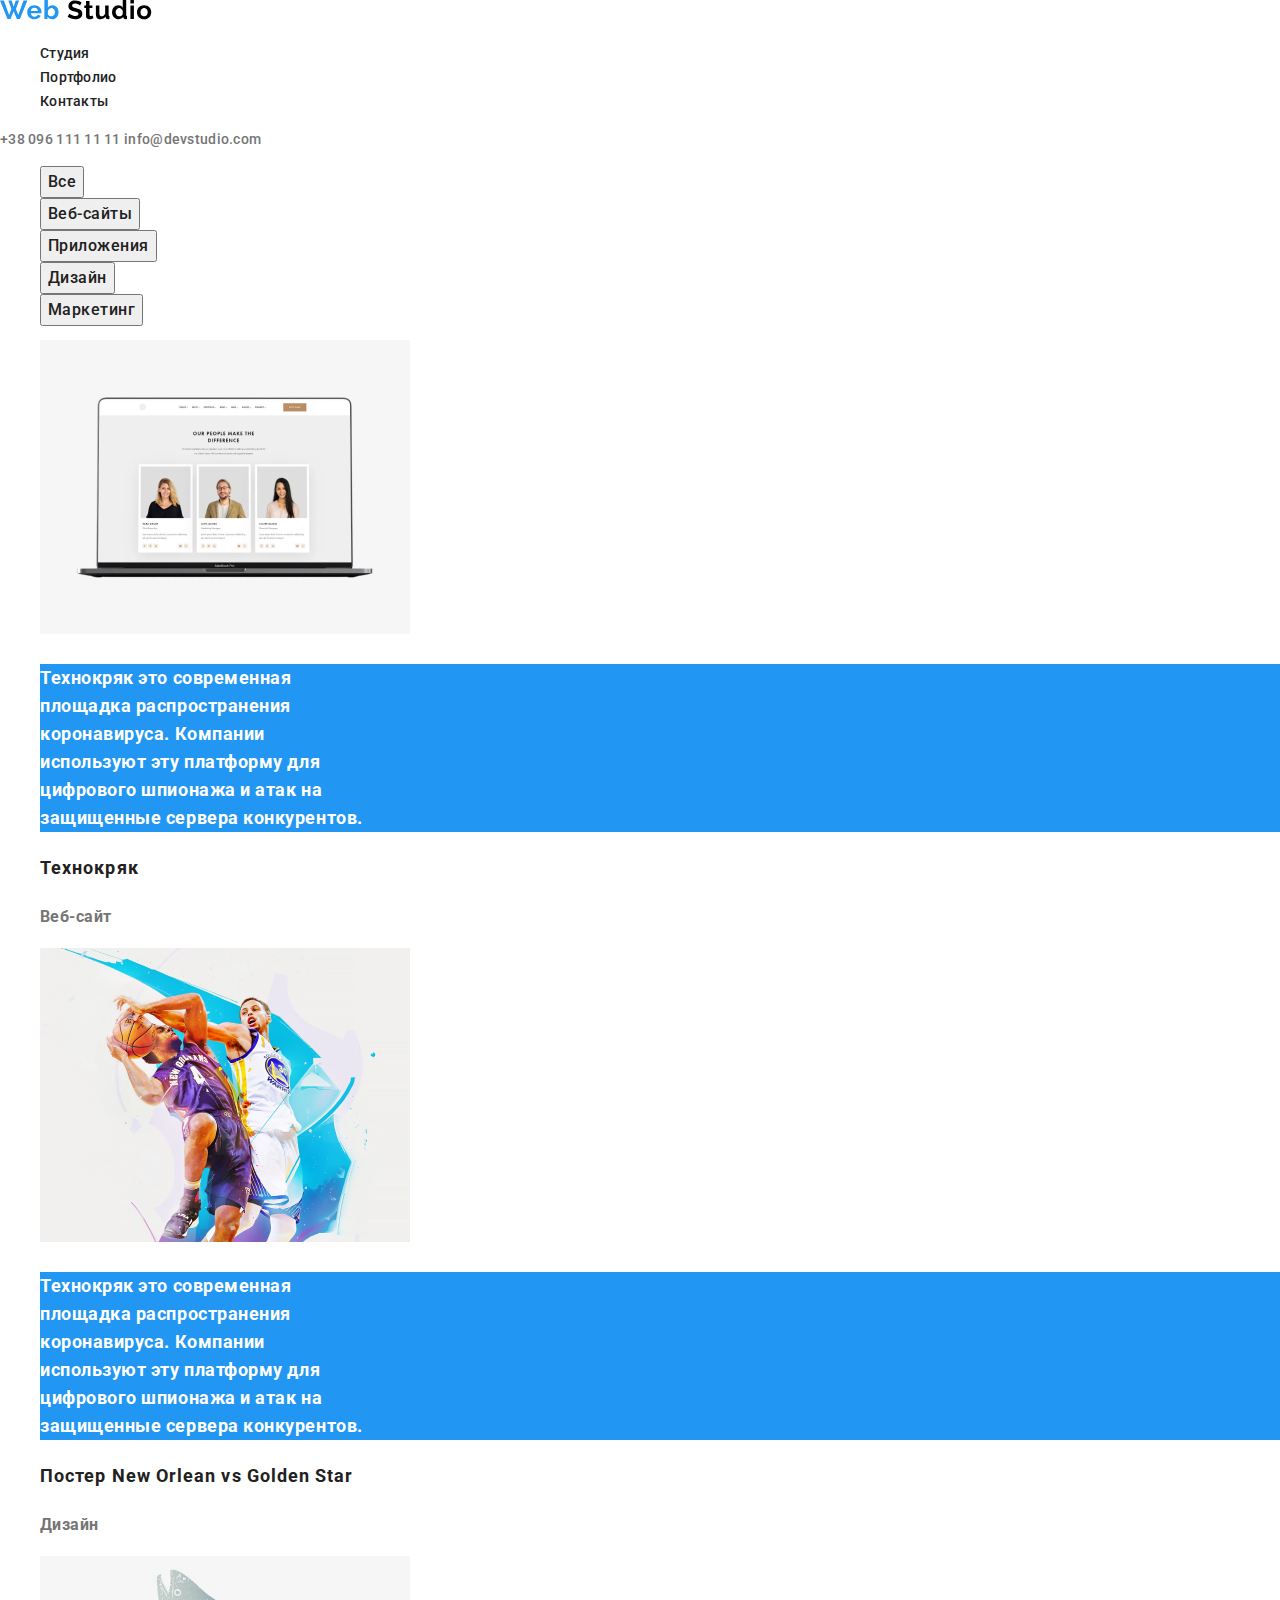
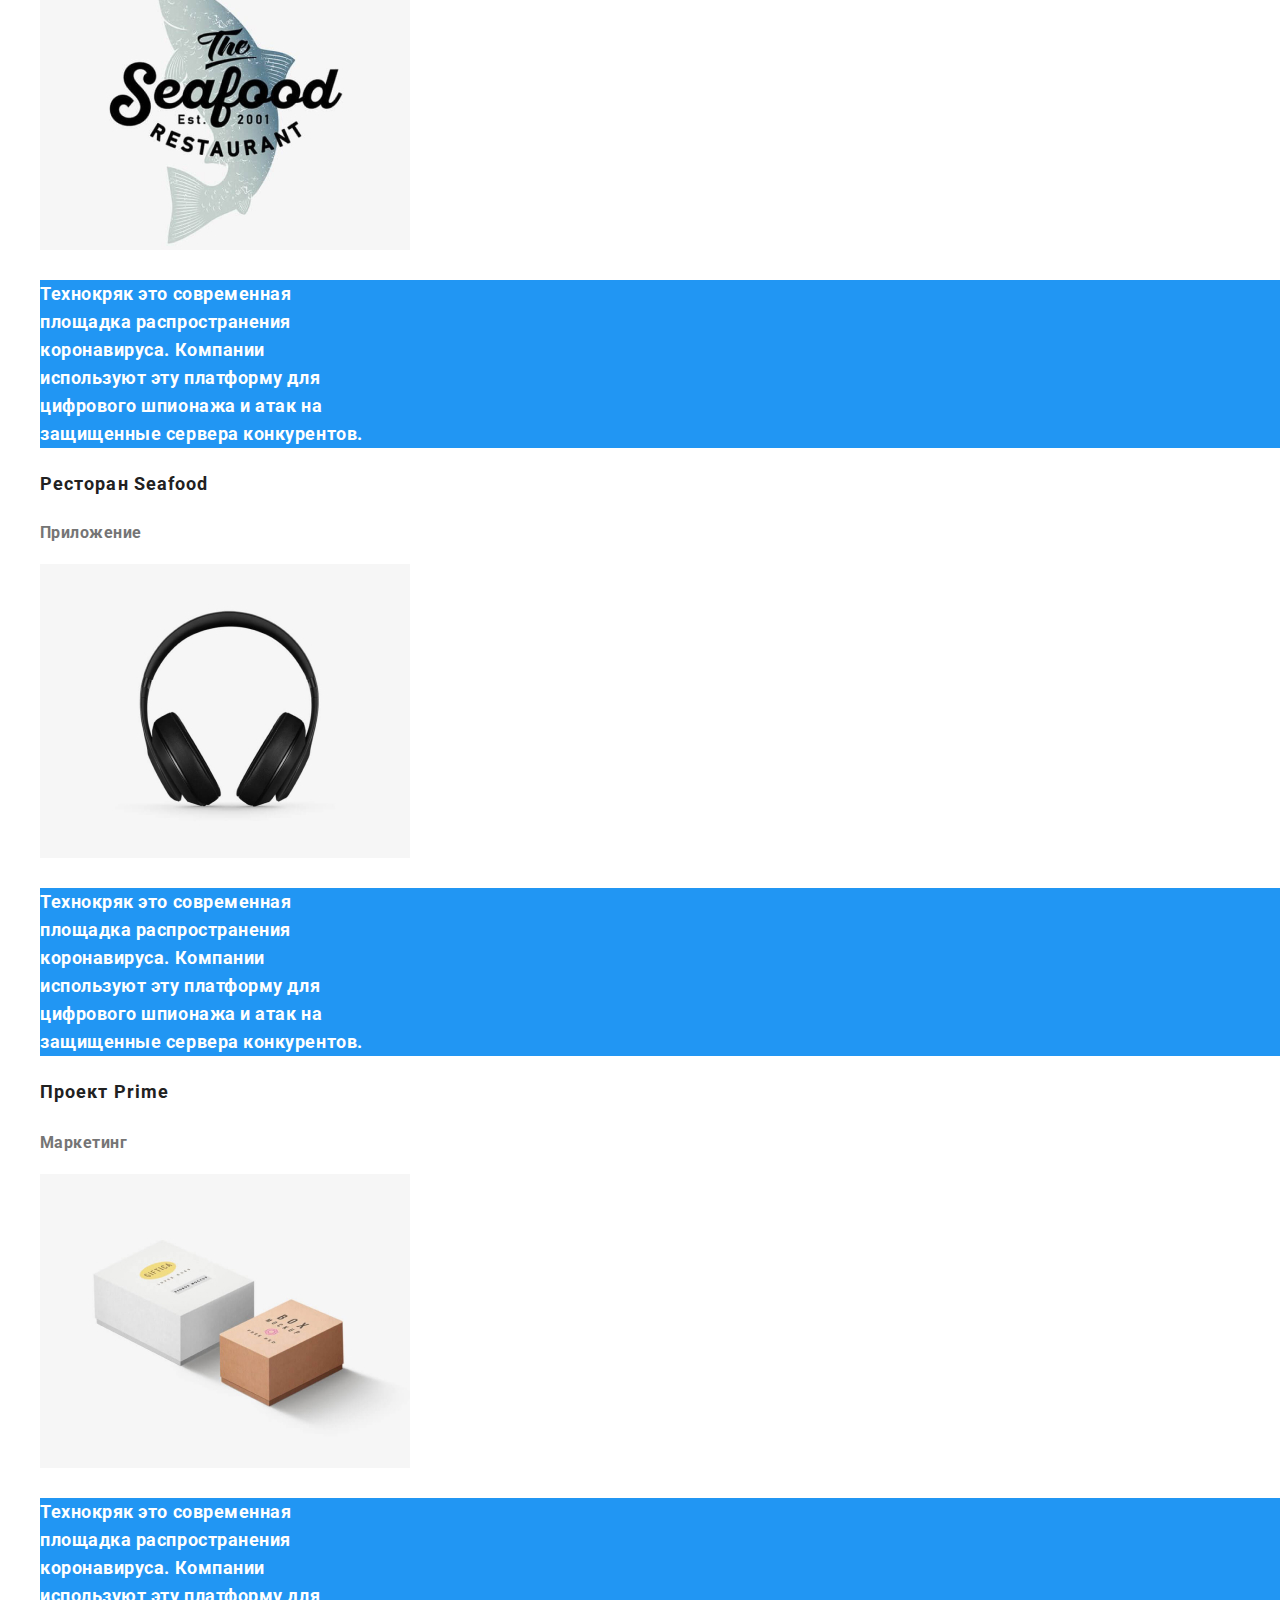
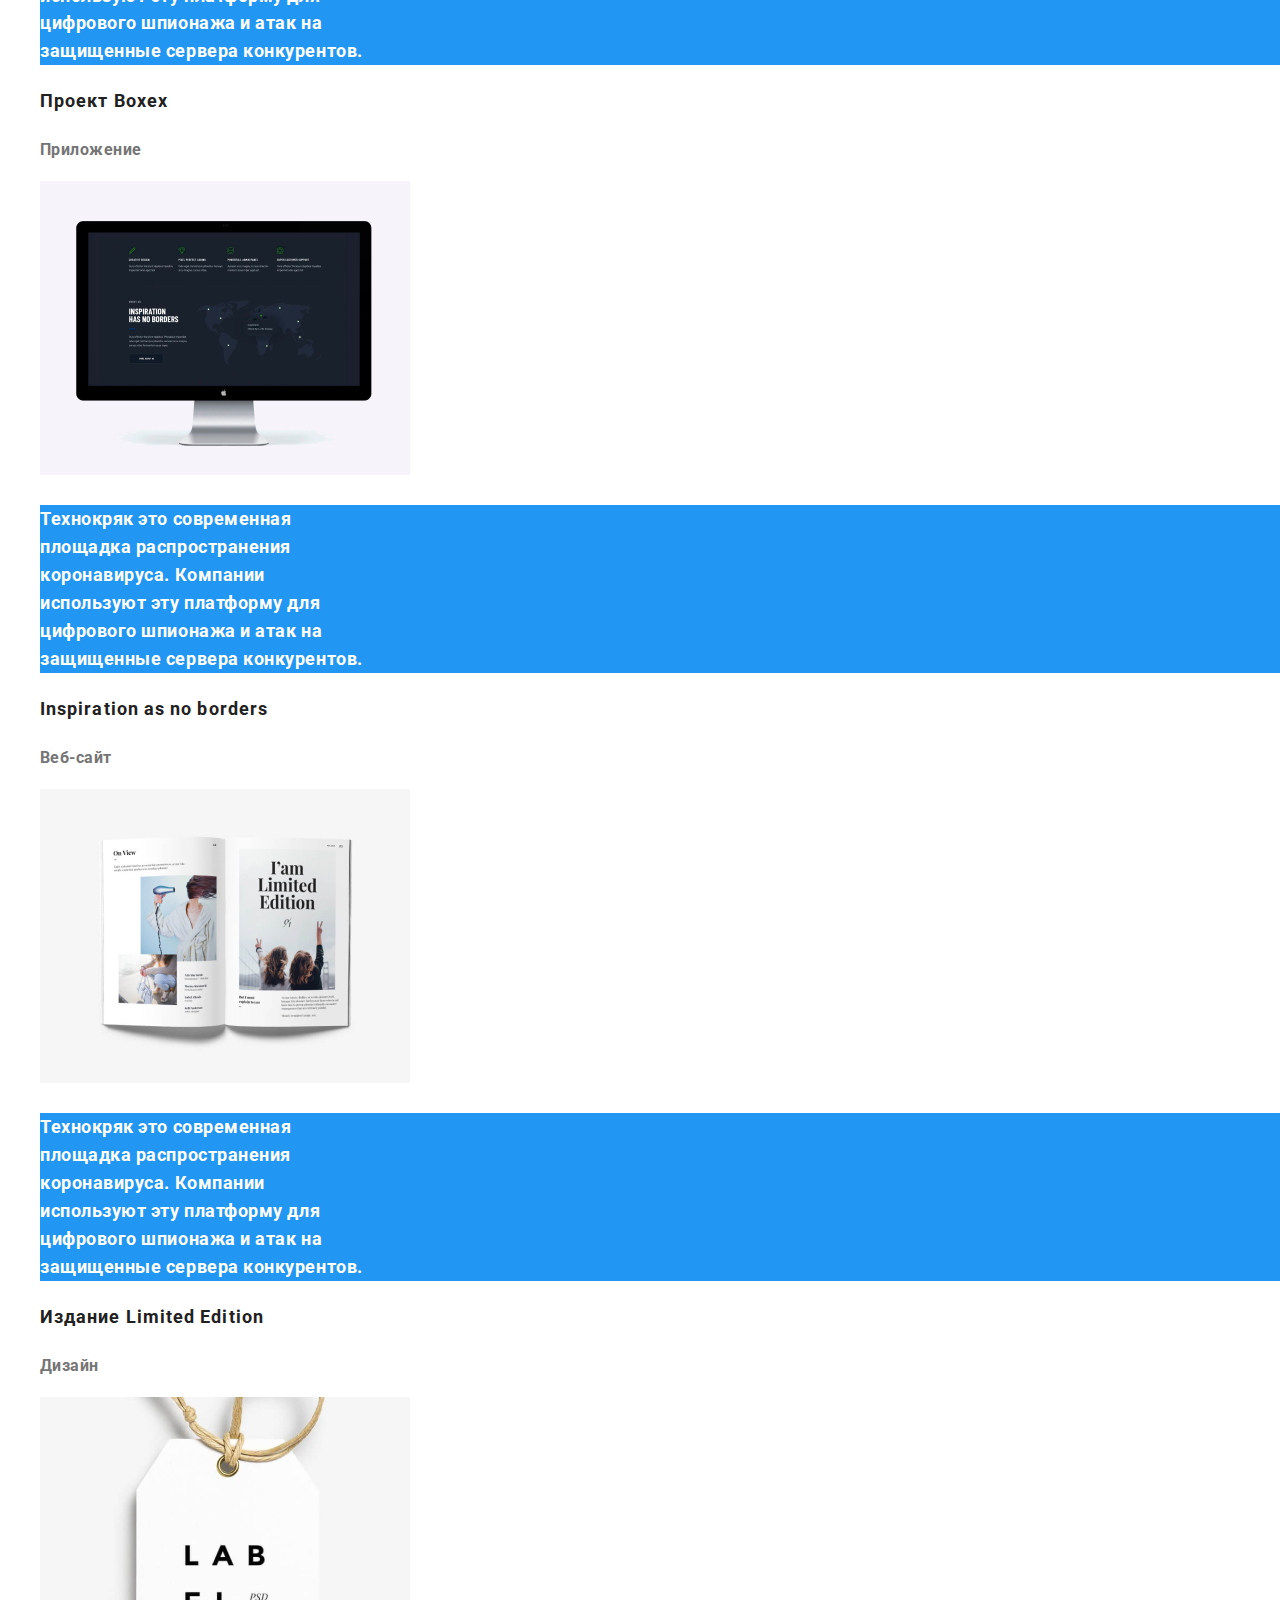
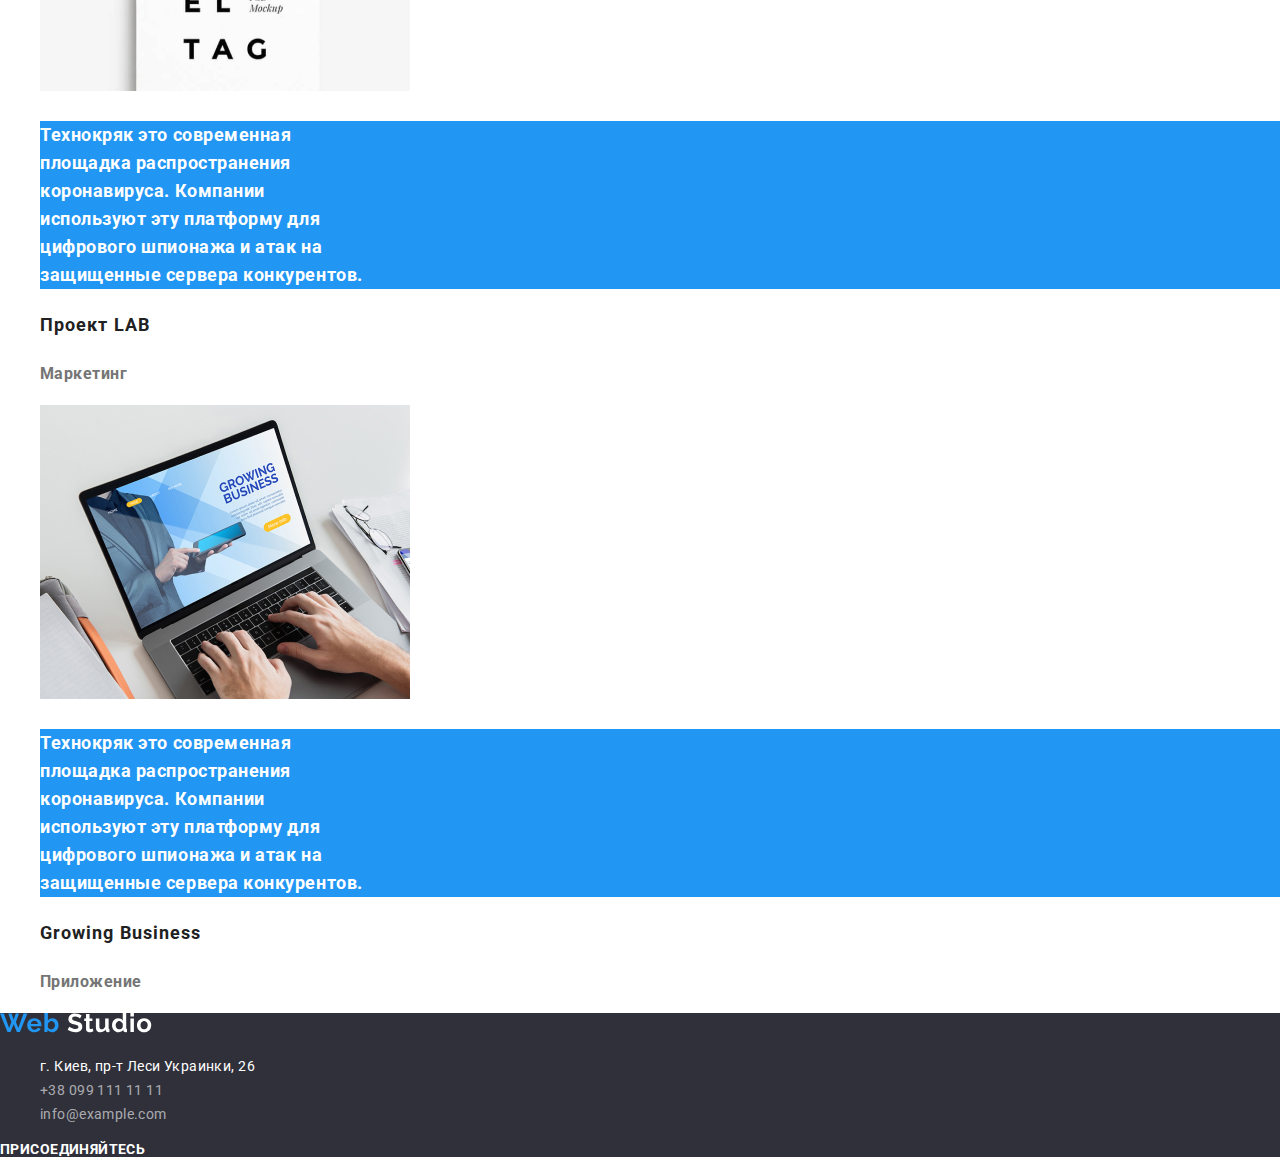
==== portfolio.html @ b2cd5afb "begining" ====
<!DOCTYPE html>
<html lang="ru">
  <head>
    <meta charset="UTF-8" />
    <meta name="viewport" content="width=device-width, initial-scale=1.0" />
    <link
      href="https://fonts.googleapis.com/css2?family=Raleway:wght@700&family=Roboto:wght@500;700&display=swap"
      rel="stylesheet"
    />
    <link rel="stylesheet" href =./css/normalize.css />
    <link rel="stylesheet" href="./css/style.css" />
    <title>Document</title>
  </head>
  <body>
    <header class="page-header">
      <nav class="navigation">
        <a href="./"><img src=./images/logo/logo.svg alt="Логотип" /></a>

        <ul class="list menu-list">
          <li class="menu-item">
            <a href="./index.html" class="link-item">Студия</a>
          </li>
          <li class="menu-item"><a href="#" class="link-item">Портфолио</a></li>
          <li class="menu-item"><a href="#" class="link-item">Контакты</a></li>
        </ul>
        <a href="tel:+380961111111" class="contacts">+38 096 111 11 11</a>
        <a href="mailto:info@devstudio.com" class="contacts"
          >info@devstudio.com</a
        >
      </nav>
    </header>
    <main>
      <section>
        <h1 class="port-title" hidden>Обзор вкладок</h1>
        <ul class="list">
          <li><button class="btn" type="button">Все</button></li>
          <li><button class="btn" type="button">Веб-сайты</button></li>
          <li><button class="btn" type="button">Приложения</button></li>
          <li><button class="btn" type="button">Дизайн</button></li>
          <li><button class="btn" type="button">Маркетинг</button></li>
        </ul>

        <ul class="list">
          <li>
            <a href="#" class="port-title"
              ><img
                src="./images/links/notebook.jpg"
                alt="Технокряк"
                width="370"
              />
              <p class="p-description">
                Технокряк это современная <br />
                площадка распространения <br />
                коронавируса. Компании <br />
                используют эту платформу для <br />
                цифрового шпионажа и атак на <br />
                защищенные сервера конкурентов.
              </p>

              <h2 class="port-title">Технокряк</h2>
              <p class="p-sections">Веб-сайт</p>
            </a>
          </li>

          <li>
            <a href="#" class="port-title">
              <img
                src="./images/links/poster.jpg"
                alt="Постер New Orlean"
                width="370"
              />
              <p class="p-description">
                Технокряк это современная <br />
                площадка распространения <br />
                коронавируса. Компании <br />
                используют эту платформу для <br />
                цифрового шпионажа и атак на <br />
                защищенные сервера конкурентов.
              </p>

              <h2 class="port-title">Постер New Orlean vs Golden Star</h2>
              <p class="p-sections">Дизайн</p>
            </a>
          </li>

          <li>
            <a href="#" class="port-title">
              <img
                src="./images/links/seafood.jpg"
                alt="Ресторан Seafood"
                width="370"
              />
              <p class="p-description">
                Технокряк это современная <br />
                площадка распространения <br />
                коронавируса. Компании <br />
                используют эту платформу для <br />
                цифрового шпионажа и атак на <br />
                защищенные сервера конкурентов.
              </p>

              <h2 class="port-title">Ресторан Seafood</h2>
              <p class="p-sections">Приложение</p>
            </a>
          </li>

          <li>
            <a href="#" class="port-title">
              <img
                src="./images/links/headphone.jpg"
                alt="Проект Prime"
                width="370"
              />
              <p class="p-description">
                Технокряк это современная <br />
                площадка распространения <br />
                коронавируса. Компании <br />
                используют эту платформу для <br />
                цифрового шпионажа и атак на <br />
                защищенные сервера конкурентов.
              </p>

              <h3 class="port-title">Проект Prime</h3>
              <p class="p-sections">Маркетинг</p>
            </a>
          </li>

          <li>
            <a href="#" class="port-title">
              <img
                src="./images/links/boxes.jpg"
                alt="Проект Boxex"
                width="370"
              />
              <p class="p-description">
                Технокряк это современная <br />
                площадка распространения <br />
                коронавируса. Компании <br />
                используют эту платформу для <br />
                цифрового шпионажа и атак на <br />
                защищенные сервера конкурентов.
              </p>

              <h2 class="port-title">Проект Boxex</h2>
              <p class="p-sections">Приложение</p>
            </a>
          </li>
          <li>
            <a href="#" class="port-title">
              <img
                src="./images/links/screen.jpg"
                alt="Inspiration as no borders"
                width="370"
              />
              <p class="p-description">
                Технокряк это современная <br />
                площадка распространения <br />
                коронавируса. Компании <br />
                используют эту платформу для <br />
                цифрового шпионажа и атак на <br />
                защищенные сервера конкурентов.
              </p>
              <h2 class="port-title">Inspiration as no borders</h2>
              <p class="p-sections">Веб-сайт</p>
            </a>
          </li>
          <li>
            <a href="#" class="port-title">
              <img
                src="./images/links/book.jpg"
                alt="Издание Limited Edition"
                width="370"
              />
              <p class="p-description">
                Технокряк это современная <br />
                площадка распространения <br />
                коронавируса. Компании <br />
                используют эту платформу для <br />
                цифрового шпионажа и атак на <br />
                защищенные сервера конкурентов.
              </p>

              <h2 class="port-title">Издание Limited Edition</h2>
              <p class="p-sections">Дизайн</p>
            </a>
          </li>
          <li>
            <a href="#" class="port-title">
              <img
                src="./images/links/imglabeltag.jpg"
                alt="Проект LAB"
                width="370"
              />
              <p class="p-description">
                Технокряк это современная <br />
                площадка распространения <br />
                коронавируса. Компании <br />
                используют эту платформу для <br />
                цифрового шпионажа и атак на <br />
                защищенные сервера конкурентов.
              </p>

              <h2 class="port-title">Проект LAB</h2>
              <p class="p-sections">Маркетинг</p>
            </a>
          </li>
          <li>
            <a href="#" class="port-title">
              <img
                src="./images/links/imglaptop.jpg"
                alt="Growing Business"
                width="370"
              />
              <p class="p-description">
                Технокряк это современная <br />
                площадка распространения <br />
                коронавируса. Компании <br />
                используют эту платформу для <br />
                цифрового шпионажа и атак на <br />
                защищенные сервера конкурентов.
              </p>

              <h2 class="port-title" lang="en">Growing Business</h2>
              <p class="p-sections">Приложение</p>
            </a>
          </li>
        </ul>
      </section>
    </main>
    <footer>
      <div class="foot-color">
        <section>
          <h2 class="section-title" hidden>Контакты</h2>
          <a href="./"
            ><img src="./images/logo/logo-footer.svg" alt="Логотип"
          /></a>
          <address>
            <ul class="list">
              <li>
                <a
                  href="https://goo.gl/maps/zqUBnES2cwS98cau7"
                  target="_blank"
                  rel="noopener noreferrer"
                  class="map-color"
                  >г. Киев, пр-т Леси Украинки, 26</a
                >
              </li>
              <li>
                <a href="tel:+380991111111" class="contact-color"
                  >+38 099 111 11 11</a
                >
              </li>
              <li>
                <a href="mailto:info@example.com" class="contact-color"
                  >info@example.com</a
                >
              </li>
            </ul>
          </address>
        </section>
        <div>
          <p class="join">Присоединяйтесь</p>
          <ul class="list">
            <li>
              <a
                href="#"
                target="_blank"
                rel="noopener noreferrer"
                aria-label="ссылка на Инстаграм"
              ></a>
            </li>
            <li>
              <a
                href="#"
                target="_blank"
                rel="noopener noreferrer"
                aria-label="ссылка на Твиттер"
              ></a>
            </li>
            <li>
              <a
                href="#"
                target="_blank"
                rel="noopener noreferrer"
                aria-label="ссылка на Фейсбук"
              ></a>
            </li>
            <li>
              <a
                href="#"
                target="_blank"
                rel="noopener noreferrer"
                aria-label="ссылка на Линкедин"
              ></a>
            </li>
          </ul>
        </div>
      </div>
    </footer>
  </body>
</html>
---- css/style.css ----
:root {
  --hover-color: #2196f3;
  --general-color: #757575;
  --dark-color: #212121;
  --white-color: #ffffff;
}

body {
  font-family: "Roboto", sans-serif;

  font-size: 14px;
  line-height: 1.714;
  letter-spacing: 0.03em;
  color: var(--general-color);
}

.list {
  list-style: none;
}

.link-item,
.contacts {
  font-weight: 500;
  font-size: 14px;
  line-height: 1.142;
  letter-spacing: 0.02em;
  color: var(--dark-color);
  text-decoration: none;
}

.link-item:hover,
.link-item:focus,
.contacts:hover,
.contacts:focus {
  color: var(--hover-color);
}

.contacts {
  color: var(--general-color);
}

.page-title {
  font-weight: 900;
  font-size: 44px;
  line-height: 1.36;
  text-align: center;
  letter-spacing: 0.06em;
  text-transform: uppercase;

  color: var(--white-color);
}
.port-title {
  font-weight: bold;
  font-size: 18px;
  line-height: 2;
  letter-spacing: 0.06em;
  color: var(--dark-color);
  text-decoration: none;
}

.hero {
  background: rgba(47, 48, 58, 0.8);
}

.btn {
  font-weight: 500;
  font-size: 16px;
  line-height: 1.625;
  text-align: center;
  letter-spacing: 0.03em;
  color: var(--dark-color);
  text-decoration: none;
}

.btn:hover,
.btn:focus {
  color: var(--white-color);
  background: var(--hover-color);
  border-radius: 4px;
}

.link-btn {
  font-weight: 700;
  font-size: 16px;
  line-height: 1.875;
  display: flex;
  align-items: center;
  text-align: center;
  letter-spacing: 0.06em;
  text-decoration: none;
  color: var(--white-color);
}

.p-description {
  font-size: 18px;
  line-height: 1.555;
  letter-spacing: 0.03em;
  color: var(--white-color);
  background: var(--hover-color);
}
.our-team-color {
  background: #f5f4fa;
}

.section-title {
  font-weight: 700;
  font-size: 36px;
  line-height: 1.167;
  text-align: center;
  letter-spacing: 0.03em;

  color: var(--dark-color);
}
.item-team-list {
  background: var(--white-color);
}

.icon-title,
.img-title,
.join {
  font-weight: 700;
  font-size: 14px;
  line-height: 1.142;
  letter-spacing: 0.03em;
  text-transform: uppercase;
  color: var(--dark-color);
}
.icon-p {
  font-size: 14px;
  line-height: 1.71;
  letter-spacing: 0.03em;
}

.img-title {
  text-align: center;

  background: rgba(47, 48, 58, 0.8);
  color: var(--white-color);
}

.title-h3,
.signature {
  font-size: 16px;
  line-height: 1.1875;
  text-align: center;
  letter-spacing: 0.03em;
}
.p-sections {
  font-size: 16px;
  line-height: 1.875;
  letter-spacing: 0.03em;

  color: var(--general-color);
}

.title-h3 {
  color: var(--dark-color);
  font-weight: 500;
}

.foot-color {
  background: #2f303a;
}

.contact-color {
  color: rgba(255, 255, 255, 0.6);
  font-style: normal;
  text-decoration: none;
}
.map-color {
  color: var(--white-color);
  font-style: normal;
  text-decoration: none;
}

.join {
  color: var(--white-color);
}
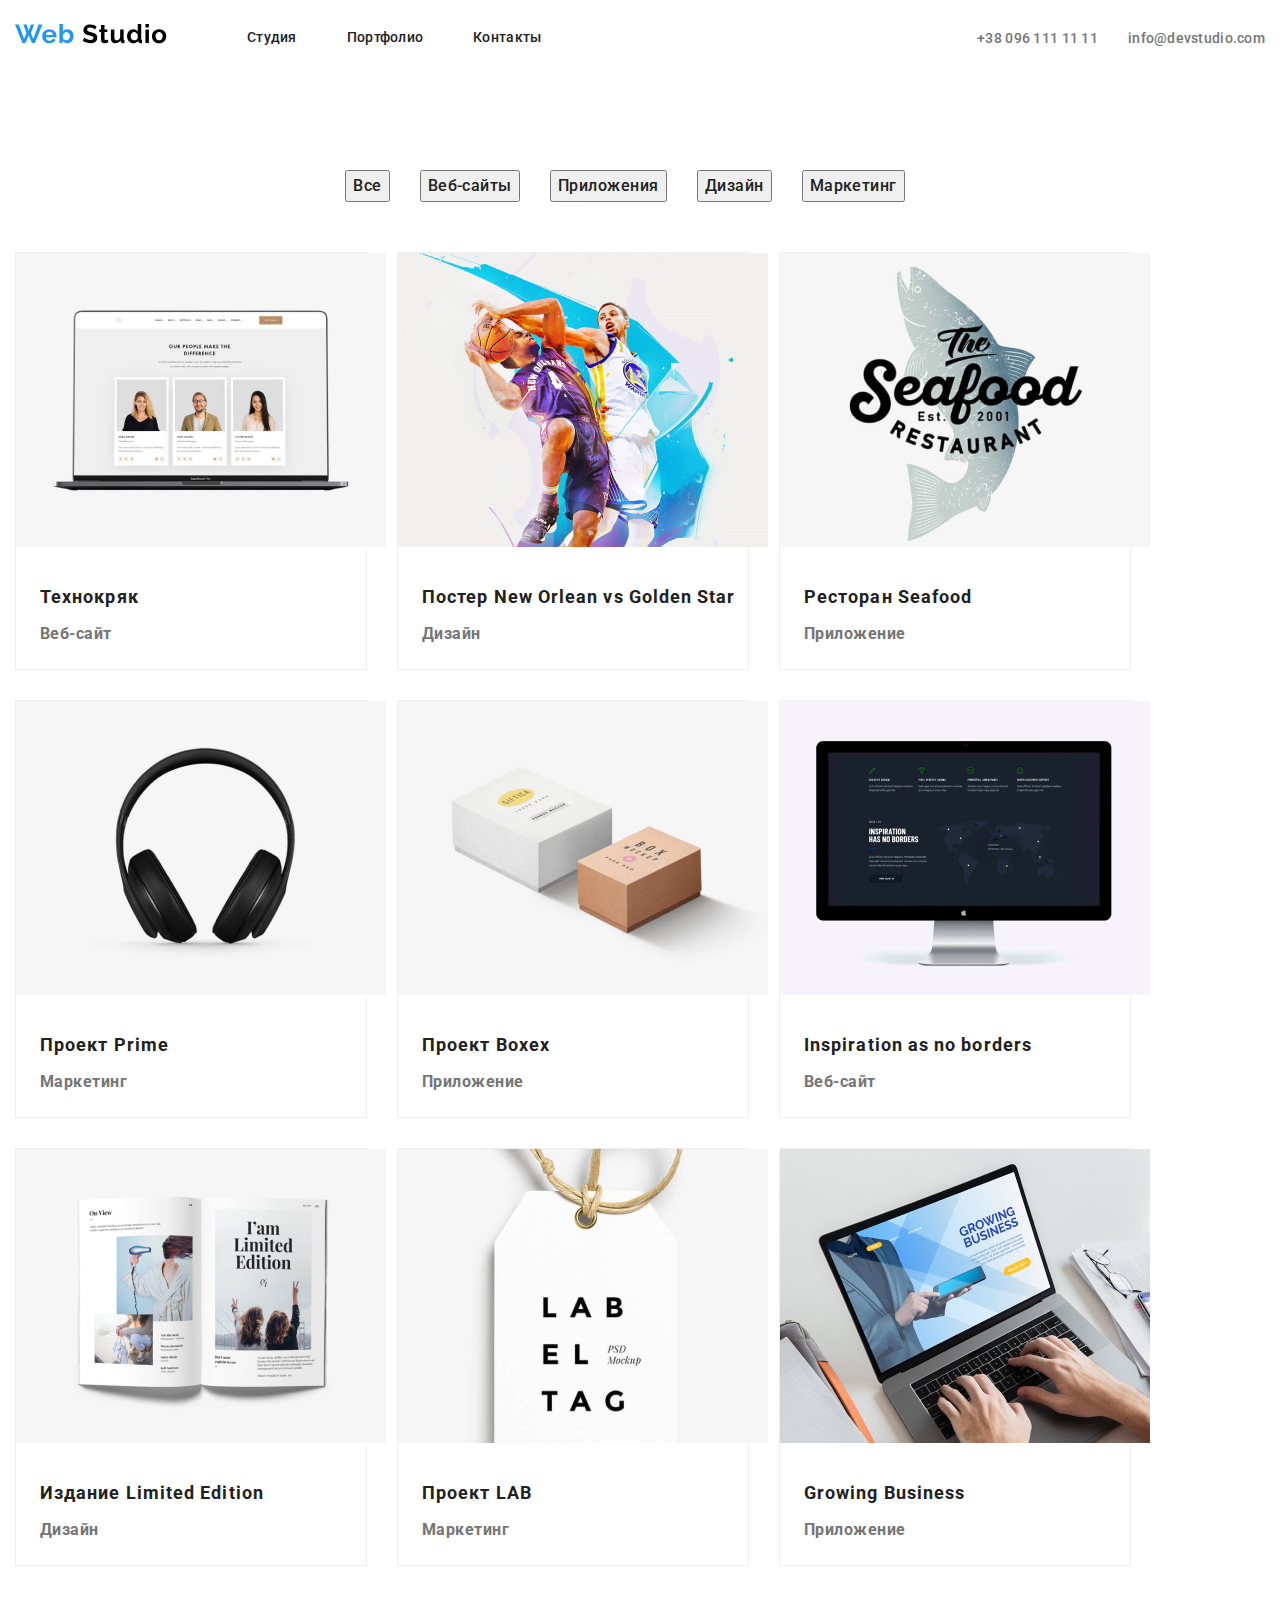
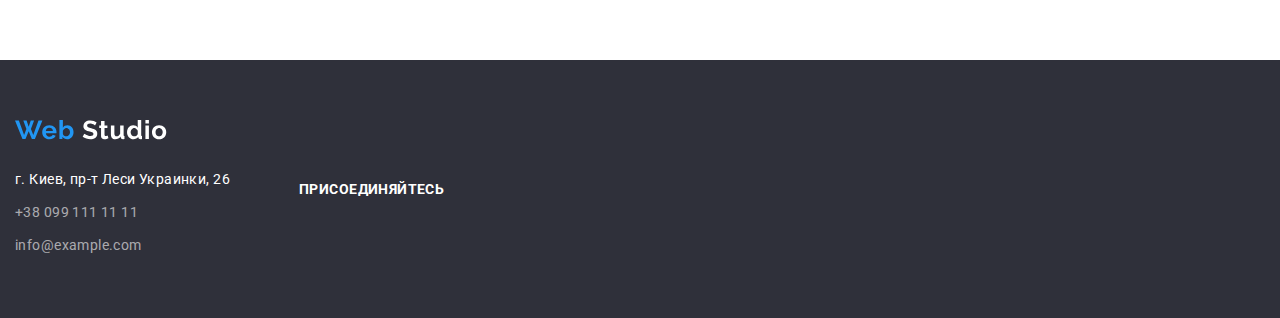
==== commit 7642dec0: "fin" ====
--- a/portfolio.html
+++ b/portfolio.html
@@ -13,250 +13,274 @@
   </head>
   <body>
     <header class="page-header">
-      <nav class="navigation">
-        <a href="./"><img src=./images/logo/logo.svg alt="Логотип" /></a>
-
-        <ul class="list menu-list">
-          <li class="menu-item">
-            <a href="./index.html" class="link-item">Студия</a>
-          </li>
-          <li class="menu-item"><a href="#" class="link-item">Портфолио</a></li>
-          <li class="menu-item"><a href="#" class="link-item">Контакты</a></li>
-        </ul>
+      <div class="container flexbox">
+        <nav class="navigation">
+          <a href="./" class="logo"
+            ><img src="./images/logo/logo.svg" alt="Логотип"
+          /></a>
+
+          <ul class="list menu-list">
+            <li class="list-item">
+              <a href="./index.html" class="link-item">Студия</a>
+            </li>
+            <li class="list-item">
+              <a href="./portfolio.html" class="link-item">Портфолио</a>
+            </li>
+            <li class="list-item">
+              <a href="#" class="link-item">Контакты</a>
+            </li>
+          </ul>
+        </nav>
+
         <a href="tel:+380961111111" class="contacts">+38 096 111 11 11</a>
         <a href="mailto:info@devstudio.com" class="contacts"
           >info@devstudio.com</a
         >
-      </nav>
+      </div>
     </header>
     <main>
       <section>
-        <h1 class="port-title" hidden>Обзор вкладок</h1>
-        <ul class="list">
-          <li><button class="btn" type="button">Все</button></li>
-          <li><button class="btn" type="button">Веб-сайты</button></li>
-          <li><button class="btn" type="button">Приложения</button></li>
-          <li><button class="btn" type="button">Дизайн</button></li>
-          <li><button class="btn" type="button">Маркетинг</button></li>
-        </ul>
-
-        <ul class="list">
-          <li>
-            <a href="#" class="port-title"
-              ><img
-                src="./images/links/notebook.jpg"
-                alt="Технокряк"
-                width="370"
-              />
-              <p class="p-description">
-                Технокряк это современная <br />
-                площадка распространения <br />
-                коронавируса. Компании <br />
-                используют эту платформу для <br />
-                цифрового шпионажа и атак на <br />
-                защищенные сервера конкурентов.
-              </p>
-
-              <h2 class="port-title">Технокряк</h2>
-              <p class="p-sections">Веб-сайт</p>
-            </a>
-          </li>
-
-          <li>
-            <a href="#" class="port-title">
-              <img
-                src="./images/links/poster.jpg"
-                alt="Постер New Orlean"
-                width="370"
-              />
-              <p class="p-description">
-                Технокряк это современная <br />
-                площадка распространения <br />
-                коронавируса. Компании <br />
-                используют эту платформу для <br />
-                цифрового шпионажа и атак на <br />
-                защищенные сервера конкурентов.
-              </p>
-
-              <h2 class="port-title">Постер New Orlean vs Golden Star</h2>
-              <p class="p-sections">Дизайн</p>
-            </a>
-          </li>
-
-          <li>
-            <a href="#" class="port-title">
-              <img
-                src="./images/links/seafood.jpg"
-                alt="Ресторан Seafood"
-                width="370"
-              />
-              <p class="p-description">
-                Технокряк это современная <br />
-                площадка распространения <br />
-                коронавируса. Компании <br />
-                используют эту платформу для <br />
-                цифрового шпионажа и атак на <br />
-                защищенные сервера конкурентов.
-              </p>
-
-              <h2 class="port-title">Ресторан Seafood</h2>
-              <p class="p-sections">Приложение</p>
-            </a>
-          </li>
-
-          <li>
-            <a href="#" class="port-title">
-              <img
-                src="./images/links/headphone.jpg"
-                alt="Проект Prime"
-                width="370"
-              />
-              <p class="p-description">
-                Технокряк это современная <br />
-                площадка распространения <br />
-                коронавируса. Компании <br />
-                используют эту платформу для <br />
-                цифрового шпионажа и атак на <br />
-                защищенные сервера конкурентов.
-              </p>
-
-              <h3 class="port-title">Проект Prime</h3>
-              <p class="p-sections">Маркетинг</p>
-            </a>
-          </li>
-
-          <li>
-            <a href="#" class="port-title">
-              <img
-                src="./images/links/boxes.jpg"
-                alt="Проект Boxex"
-                width="370"
-              />
-              <p class="p-description">
-                Технокряк это современная <br />
-                площадка распространения <br />
-                коронавируса. Компании <br />
-                используют эту платформу для <br />
-                цифрового шпионажа и атак на <br />
-                защищенные сервера конкурентов.
-              </p>
-
-              <h2 class="port-title">Проект Boxex</h2>
-              <p class="p-sections">Приложение</p>
-            </a>
-          </li>
-          <li>
-            <a href="#" class="port-title">
-              <img
-                src="./images/links/screen.jpg"
-                alt="Inspiration as no borders"
-                width="370"
-              />
-              <p class="p-description">
-                Технокряк это современная <br />
-                площадка распространения <br />
-                коронавируса. Компании <br />
-                используют эту платформу для <br />
-                цифрового шпионажа и атак на <br />
-                защищенные сервера конкурентов.
-              </p>
-              <h2 class="port-title">Inspiration as no borders</h2>
-              <p class="p-sections">Веб-сайт</p>
-            </a>
-          </li>
-          <li>
-            <a href="#" class="port-title">
-              <img
-                src="./images/links/book.jpg"
-                alt="Издание Limited Edition"
-                width="370"
-              />
-              <p class="p-description">
-                Технокряк это современная <br />
-                площадка распространения <br />
-                коронавируса. Компании <br />
-                используют эту платформу для <br />
-                цифрового шпионажа и атак на <br />
-                защищенные сервера конкурентов.
-              </p>
-
-              <h2 class="port-title">Издание Limited Edition</h2>
-              <p class="p-sections">Дизайн</p>
-            </a>
-          </li>
-          <li>
-            <a href="#" class="port-title">
-              <img
-                src="./images/links/imglabeltag.jpg"
-                alt="Проект LAB"
-                width="370"
-              />
-              <p class="p-description">
-                Технокряк это современная <br />
-                площадка распространения <br />
-                коронавируса. Компании <br />
-                используют эту платформу для <br />
-                цифрового шпионажа и атак на <br />
-                защищенные сервера конкурентов.
-              </p>
-
-              <h2 class="port-title">Проект LAB</h2>
-              <p class="p-sections">Маркетинг</p>
-            </a>
-          </li>
-          <li>
-            <a href="#" class="port-title">
-              <img
-                src="./images/links/imglaptop.jpg"
-                alt="Growing Business"
-                width="370"
-              />
-              <p class="p-description">
-                Технокряк это современная <br />
-                площадка распространения <br />
-                коронавируса. Компании <br />
-                используют эту платформу для <br />
-                цифрового шпионажа и атак на <br />
-                защищенные сервера конкурентов.
-              </p>
-
-              <h2 class="port-title" lang="en">Growing Business</h2>
-              <p class="p-sections">Приложение</p>
-            </a>
-          </li>
-        </ul>
+        <div class="container">
+          <h1 class="port-title" hidden>Обзор вкладок</h1>
+          <ul class="list btn-menu">
+            <li class="btn-item">
+              <button class="btn" type="button">Все</button>
+            </li>
+            <li class="btn-item">
+              <button class="btn" type="button">Веб-сайты</button>
+            </li>
+            <li class="btn-item">
+              <button class="btn" type="button">Приложения</button>
+            </li>
+            <li class="btn-item">
+              <button class="btn" type="button">Дизайн</button>
+            </li>
+            <li class="btn-item">
+              <button class="btn" type="button">Маркетинг</button>
+            </li>
+          </ul>
+        </div>
+        <div class="container">
+          <ul class="list list-work">
+            <li class="item-portfolio">
+              <a href="#" class="port-title"
+                ><img
+                  src="./images/links/notebook.jpg"
+                  alt="Технокряк"
+                  width="370"
+                />
+                <p hidden class="p-description">
+                  Технокряк это современная <br />
+                  площадка распространения <br />
+                  коронавируса. Компании <br />
+                  используют эту платформу для <br />
+                  цифрового шпионажа и атак на <br />
+                  защищенные сервера конкурентов.
+                </p>
+
+                <h2 class="port-title">Технокряк</h2>
+                <p class="p-sections">Веб-сайт</p>
+              </a>
+            </li>
+
+            <li class="item-portfolio">
+              <a href="#" class="port-title">
+                <img
+                  src="./images/links/poster.jpg"
+                  alt="Постер New Orlean"
+                  width="370"
+                />
+                <p hidden class="p-description">
+                  Технокряк это современная <br />
+                  площадка распространения <br />
+                  коронавируса. Компании <br />
+                  используют эту платформу для <br />
+                  цифрового шпионажа и атак на <br />
+                  защищенные сервера конкурентов.
+                </p>
+
+                <h2 class="port-title">Постер New Orlean vs Golden Star</h2>
+                <p class="p-sections">Дизайн</p>
+              </a>
+            </li>
+
+            <li class="item-portfolio">
+              <a href="#" class="port-title">
+                <img
+                  src="./images/links/seafood.jpg"
+                  alt="Ресторан Seafood"
+                  width="370"
+                />
+                <p hidden class="p-description">
+                  Технокряк это современная <br />
+                  площадка распространения <br />
+                  коронавируса. Компании <br />
+                  используют эту платформу для <br />
+                  цифрового шпионажа и атак на <br />
+                  защищенные сервера конкурентов.
+                </p>
+
+                <h2 class="port-title">Ресторан Seafood</h2>
+                <p class="p-sections">Приложение</p>
+              </a>
+            </li>
+
+            <li class="item-portfolio">
+              <a href="#" class="port-title">
+                <img
+                  src="./images/links/headphone.jpg"
+                  alt="Проект Prime"
+                  width="370"
+                />
+                <p hidden class="p-description">
+                  Технокряк это современная <br />
+                  площадка распространения <br />
+                  коронавируса. Компании <br />
+                  используют эту платформу для <br />
+                  цифрового шпионажа и атак на <br />
+                  защищенные сервера конкурентов.
+                </p>
+
+                <h3 class="port-title">Проект Prime</h3>
+                <p class="p-sections">Маркетинг</p>
+              </a>
+            </li>
+
+            <li class="item-portfolio">
+              <a href="#" class="port-title">
+                <img
+                  src="./images/links/boxes.jpg"
+                  alt="Проект Boxex"
+                  width="370"
+                />
+                <p hidden class="p-description">
+                  Технокряк это современная <br />
+                  площадка распространения <br />
+                  коронавируса. Компании <br />
+                  используют эту платформу для <br />
+                  цифрового шпионажа и атак на <br />
+                  защищенные сервера конкурентов.
+                </p>
+
+                <h2 class="port-title">Проект Boxex</h2>
+                <p class="p-sections">Приложение</p>
+              </a>
+            </li>
+            <li class="item-portfolio">
+              <a href="#" class="port-title">
+                <img
+                  src="./images/links/screen.jpg"
+                  alt="Inspiration as no borders"
+                  width="370"
+                />
+                <p hidden class="p-description">
+                  Технокряк это современная <br />
+                  площадка распространения <br />
+                  коронавируса. Компании <br />
+                  используют эту платформу для <br />
+                  цифрового шпионажа и атак на <br />
+                  защищенные сервера конкурентов.
+                </p>
+                <h2 class="port-title">Inspiration as no borders</h2>
+                <p class="p-sections">Веб-сайт</p>
+              </a>
+            </li>
+            <li class="item-portfolio">
+              <a href="#" class="port-title">
+                <img
+                  src="./images/links/book.jpg"
+                  alt="Издание Limited Edition"
+                  width="370"
+                />
+                <p hidden class="p-description">
+                  Технокряк это современная <br />
+                  площадка распространения <br />
+                  коронавируса. Компании <br />
+                  используют эту платформу для <br />
+                  цифрового шпионажа и атак на <br />
+                  защищенные сервера конкурентов.
+                </p>
+
+                <h2 class="port-title">Издание Limited Edition</h2>
+                <p class="p-sections">Дизайн</p>
+              </a>
+            </li>
+            <li class="item-portfolio">
+              <a href="#" class="port-title">
+                <img
+                  src="./images/links/imglabeltag.jpg"
+                  alt="Проект LAB"
+                  width="370"
+                />
+                <p hidden class="p-description">
+                  Технокряк это современная <br />
+                  площадка распространения <br />
+                  коронавируса. Компании <br />
+                  используют эту платформу для <br />
+                  цифрового шпионажа и атак на <br />
+                  защищенные сервера конкурентов.
+                </p>
+
+                <h2 class="port-title">Проект LAB</h2>
+                <p class="p-sections">Маркетинг</p>
+              </a>
+            </li>
+            <li class="item-portfolio">
+              <a href="#" class="port-title">
+                <img
+                  src="./images/links/imglaptop.jpg"
+                  alt="Growing Business"
+                  width="370"
+                />
+                <p hidden class="p-description">
+                  Технокряк это современная <br />
+                  площадка распространения <br />
+                  коронавируса. Компании <br />
+                  используют эту платформу для <br />
+                  цифрового шпионажа и атак на <br />
+                  защищенные сервера конкурентов.
+                </p>
+
+                <h2 class="port-title" lang="en">Growing Business</h2>
+                <p class="p-sections">Приложение</p>
+              </a>
+            </li>
+          </ul>
+        </div>
       </section>
     </main>
     <footer>
-      <div class="foot-color">
+      <div class="foot-color container flexbox">
         <section>
-          <h2 class="section-title" hidden>Контакты</h2>
-          <a href="./"
-            ><img src="./images/logo/logo-footer.svg" alt="Логотип"
-          /></a>
-          <address>
-            <ul class="list">
-              <li>
-                <a
-                  href="https://goo.gl/maps/zqUBnES2cwS98cau7"
-                  target="_blank"
-                  rel="noopener noreferrer"
-                  class="map-color"
-                  >г. Киев, пр-т Леси Украинки, 26</a
-                >
-              </li>
-              <li>
-                <a href="tel:+380991111111" class="contact-color"
-                  >+38 099 111 11 11</a
-                >
-              </li>
-              <li>
-                <a href="mailto:info@example.com" class="contact-color"
-                  >info@example.com</a
-                >
-              </li>
-            </ul>
-          </address>
+          <div class="foot-nav">
+            <h2 class="section-title" hidden>Контакты</h2>
+            <a href="./" class=""
+              ><img src="./images/logo/logo-footer.svg" alt="Логотип"
+            /></a>
+            <address class="logo-foot">
+              <ul class="list address-list">
+                <li class="address-item">
+                  <a
+                    href="https://goo.gl/maps/zqUBnES2cwS98cau7"
+                    target="_blank"
+                    rel="noopener noreferrer"
+                    class="map-color"
+                    >г. Киев, пр-т Леси Украинки, 26</a
+                  >
+                </li>
+                <li class="address-item">
+                  <a href="tel:+380991111111" class="contact-color"
+                    >+38 099 111 11 11</a
+                  >
+                </li>
+                <li class="address-item">
+                  <a href="mailto:info@example.com" class="contact-color"
+                    >info@example.com</a
+                  >
+                </li>
+              </ul>
+            </address>
+          </div>
         </section>
         <div>
           <p class="join">Присоединяйтесь</p>
--- a/css/style.css
+++ b/css/style.css
@@ -14,8 +14,51 @@
   color: var(--general-color);
 }
 
+.container {
+  width: 1200;
+  padding-left: 15px;
+  padding-right: 15px;
+  margin-left: auto;
+  margin-right: auto;
+}
+
+.flexbox {
+  display: flex;
+  justify-content: flex-start;
+  align-items: center;
+}
+
 .list {
   list-style: none;
+  padding: 0;
+  margin: 0;
+}
+
+.page-header {
+  padding: 24px 0 25px 0;
+}
+
+.navigation {
+  display: flex;
+
+  align-items: center;
+  margin-right: auto;
+}
+
+.logo {
+  margin-right: 80px;
+}
+
+.menu-list {
+  display: flex;
+}
+
+.list-item {
+  margin-right: 50px;
+}
+
+.list-item:last-child {
+  margin-right: 0;
 }
 
 .link-item,
@@ -39,6 +82,10 @@
   color: var(--general-color);
 }
 
+.contacts:not(:last-child) {
+  margin-right: 30px;
+}
+
 .page-title {
   font-weight: 900;
   font-size: 44px;
@@ -49,6 +96,108 @@
 
   color: var(--white-color);
 }
+
+.hero {
+  background: rgba(47, 48, 58, 0.8);
+}
+
+h1,
+h2,
+h3,
+h4 {
+  margin: 0;
+  padding: 0;
+}
+
+.btn-menu {
+  display: flex;
+  justify-content: center;
+}
+.btn-item {
+  padding-top: 93px;
+  padding-bottom: 50px;
+  margin-right: 30px;
+}
+
+.btn:last-child {
+  margin-right: 0;
+}
+
+.btn {
+  font-weight: 500;
+  font-size: 16px;
+  line-height: 1.625;
+  text-align: center;
+  letter-spacing: 0.03em;
+  color: var(--dark-color);
+  text-decoration: none;
+}
+
+.btn:hover,
+.btn:focus {
+  color: var(--white-color);
+  background: var(--hover-color);
+  border-radius: 4px;
+}
+
+.size-btn {
+  display: flex;
+  margin-top: 30px;
+  align-items: center;
+  justify-content: center;
+}
+
+.link-btn {
+  font-weight: 700;
+  font-size: 16px;
+  line-height: 1.875;
+
+  text-align: center;
+
+  letter-spacing: 0.06em;
+  text-decoration: none;
+  color: var(--white-color);
+  padding: 10px 32px;
+  border-radius: 4px;
+  background: var(--hover-color);
+}
+
+.list-work {
+  display: flex;
+  flex-wrap: wrap;
+}
+
+.section-padding {
+  padding-top: 94px;
+  padding-bottom: 94px;
+}
+
+.pad {
+  padding-top: 94px;
+  /* padding-bottom: 94px;*/
+}
+
+.desc-of-work-item {
+  /*flex-direction: column;*/
+  width: calc((100% - 90px) / 4);
+}
+
+.desc-of-work-item:not(:last-child) {
+  margin-right: 30px;
+}
+
+.list-what-we-do {
+  width: calc((100% - 60px) / 3);
+  margin-right: 30px;
+}
+.list-what-we-do:nth-child(3n) {
+  margin: 0;
+}
+
+.list-what-we-do > a {
+  width: 370px;
+}
+
 .port-title {
   font-weight: bold;
   font-size: 18px;
@@ -56,39 +205,8 @@
   letter-spacing: 0.06em;
   color: var(--dark-color);
   text-decoration: none;
-}
-
-.hero {
-  background: rgba(47, 48, 58, 0.8);
-}
-
-.btn {
-  font-weight: 500;
-  font-size: 16px;
-  line-height: 1.625;
-  text-align: center;
-  letter-spacing: 0.03em;
-  color: var(--dark-color);
-  text-decoration: none;
-}
-
-.btn:hover,
-.btn:focus {
-  color: var(--white-color);
-  background: var(--hover-color);
-  border-radius: 4px;
-}
-
-.link-btn {
-  font-weight: 700;
-  font-size: 16px;
-  line-height: 1.875;
-  display: flex;
-  align-items: center;
-  text-align: center;
-  letter-spacing: 0.06em;
-  text-decoration: none;
-  color: var(--white-color);
+  padding-left: 24px;
+  padding-top: 20px;
 }
 
 .p-description {
@@ -110,9 +228,22 @@
   letter-spacing: 0.03em;
 
   color: var(--dark-color);
+  margin-bottom: 50px;
 }
 .item-team-list {
   background: var(--white-color);
+  width: calc((100% - 90px) / 4);
+  margin-right: 30px;
+}
+
+.item-team-list:nth-child(4n) {
+  margin-right: 0;
+}
+.item-team-list > p {
+  padding: 0;
+  margin: 0;
+  display: flex;
+  justify-content: center;
 }
 
 .icon-title,
@@ -133,9 +264,10 @@
 
 .img-title {
   text-align: center;
-
   background: rgba(47, 48, 58, 0.8);
   color: var(--white-color);
+  padding-top: 27px;
+  padding-bottom: 27px;
 }
 
 .title-h3,
@@ -149,17 +281,36 @@
   font-size: 16px;
   line-height: 1.875;
   letter-spacing: 0.03em;
-
+  padding-left: 24px;
   color: var(--general-color);
+  padding-top: 4px;
+  margin: 0;
+  padding-bottom: 20px;
 }
 
 .title-h3 {
   color: var(--dark-color);
   font-weight: 500;
+}
+
+.foot-nav {
+  padding-top: 60px;
+  padding-bottom: 60px;
+  margin-right: 69px;
 }
 
 .foot-color {
   background: #2f303a;
+}
+
+.logo-foot {
+  margin-top: 20px;
+}
+.address-item {
+  margin-bottom: 9px;
+}
+.address-item:last-child {
+  margin-bottom: 0;
 }
 
 .contact-color {
@@ -176,3 +327,22 @@
 .join {
   color: var(--white-color);
 }
+
+.item-portfolio {
+  display: flex;
+  width: calc((100% - 60px) / 3.4);
+  margin-right: 30px;
+  border: solid 1px #eeeeee;
+  margin-bottom: 30px;
+}
+
+.item-portfolio > a {
+  margin: 0;
+  padding: 0;
+}
+.item-portfolio:nth-child(3n) {
+  margin-right: 0;
+}
+.item-portfolio:nth-child(n + 7) {
+  margin-bottom: 94px;
+}
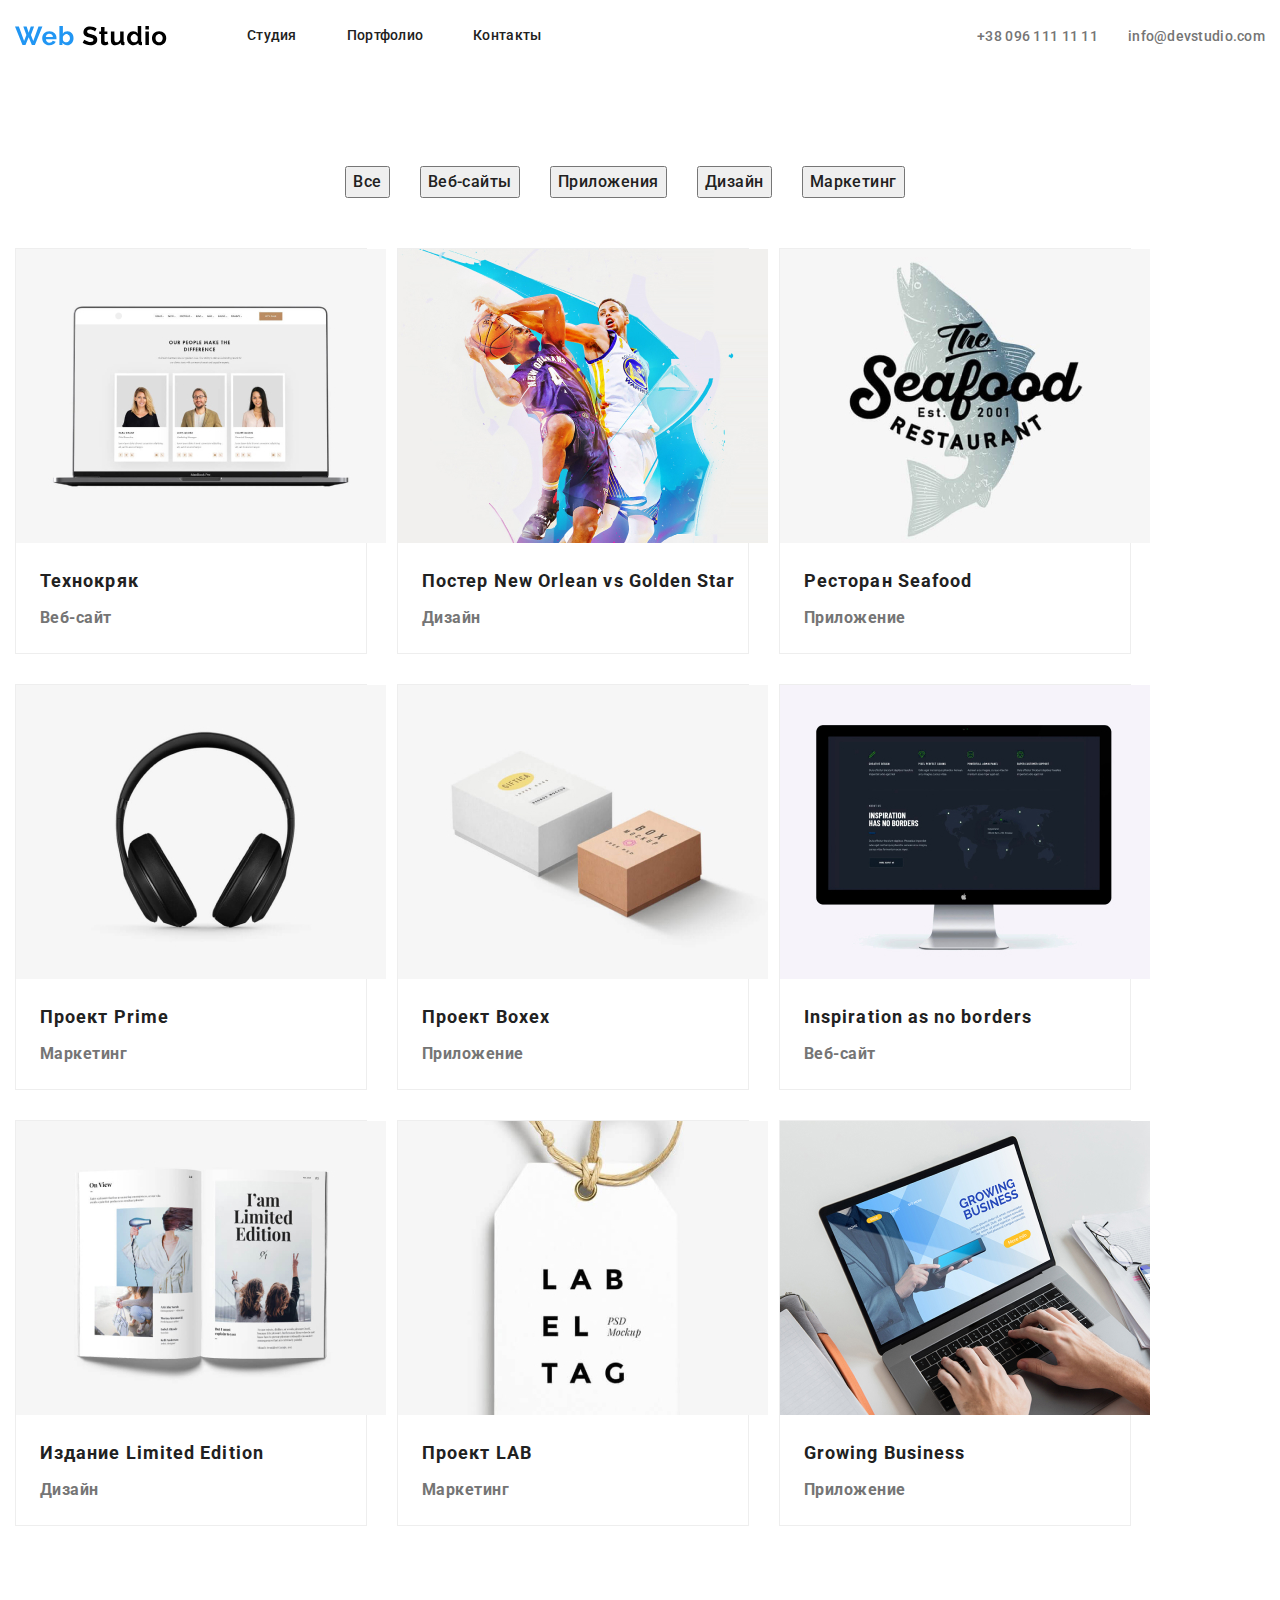
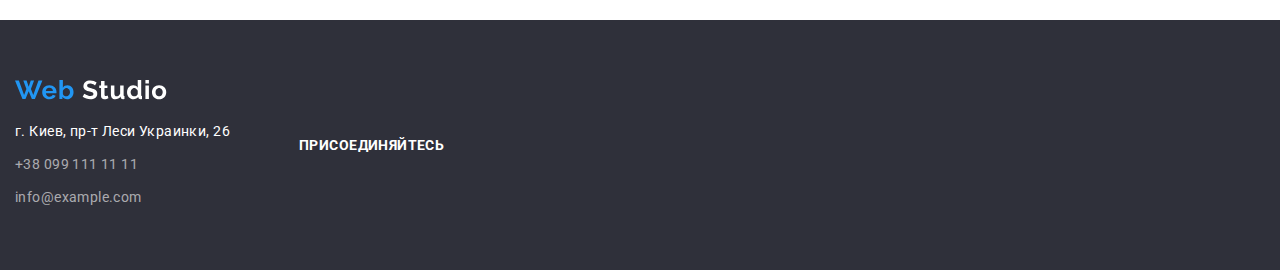
==== commit 59fde07c: "final" ====
--- a/portfolio.html
+++ b/portfolio.html
@@ -68,6 +68,7 @@
                   src="./images/links/notebook.jpg"
                   alt="Технокряк"
                   width="370"
+                  class="d-block"
                 />
                 <p hidden class="p-description">
                   Технокряк это современная <br />
@@ -86,6 +87,7 @@
             <li class="item-portfolio">
               <a href="#" class="port-title">
                 <img
+                  class="d-block"
                   src="./images/links/poster.jpg"
                   alt="Постер New Orlean"
                   width="370"
@@ -107,6 +109,7 @@
             <li class="item-portfolio">
               <a href="#" class="port-title">
                 <img
+                  class="d-block"
                   src="./images/links/seafood.jpg"
                   alt="Ресторан Seafood"
                   width="370"
@@ -128,6 +131,7 @@
             <li class="item-portfolio">
               <a href="#" class="port-title">
                 <img
+                  class="d-block"
                   src="./images/links/headphone.jpg"
                   alt="Проект Prime"
                   width="370"
@@ -149,6 +153,7 @@
             <li class="item-portfolio">
               <a href="#" class="port-title">
                 <img
+                  class="d-block"
                   src="./images/links/boxes.jpg"
                   alt="Проект Boxex"
                   width="370"
@@ -169,6 +174,7 @@
             <li class="item-portfolio">
               <a href="#" class="port-title">
                 <img
+                  class="d-block"
                   src="./images/links/screen.jpg"
                   alt="Inspiration as no borders"
                   width="370"
@@ -188,6 +194,7 @@
             <li class="item-portfolio">
               <a href="#" class="port-title">
                 <img
+                  class="d-block"
                   src="./images/links/book.jpg"
                   alt="Издание Limited Edition"
                   width="370"
@@ -208,6 +215,7 @@
             <li class="item-portfolio">
               <a href="#" class="port-title">
                 <img
+                  class="d-block"
                   src="./images/links/imglabeltag.jpg"
                   alt="Проект LAB"
                   width="370"
@@ -228,6 +236,7 @@
             <li class="item-portfolio">
               <a href="#" class="port-title">
                 <img
+                  class="d-block"
                   src="./images/links/imglaptop.jpg"
                   alt="Growing Business"
                   width="370"
--- a/css/style.css
+++ b/css/style.css
@@ -242,6 +242,7 @@
 .item-team-list > p {
   padding: 0;
   margin: 0;
+  padding-bottom: 24px;
   display: flex;
   justify-content: center;
 }
@@ -291,6 +292,8 @@
 .title-h3 {
   color: var(--dark-color);
   font-weight: 500;
+  padding-top: 30px;
+  padding-bottom: 10px;
 }
 
 .foot-nav {
@@ -346,3 +349,11 @@
 .item-portfolio:nth-child(n + 7) {
   margin-bottom: 94px;
 }
+
+/*.d-block {
+  display: block;
+}*/
+
+img {
+  display: block;
+}
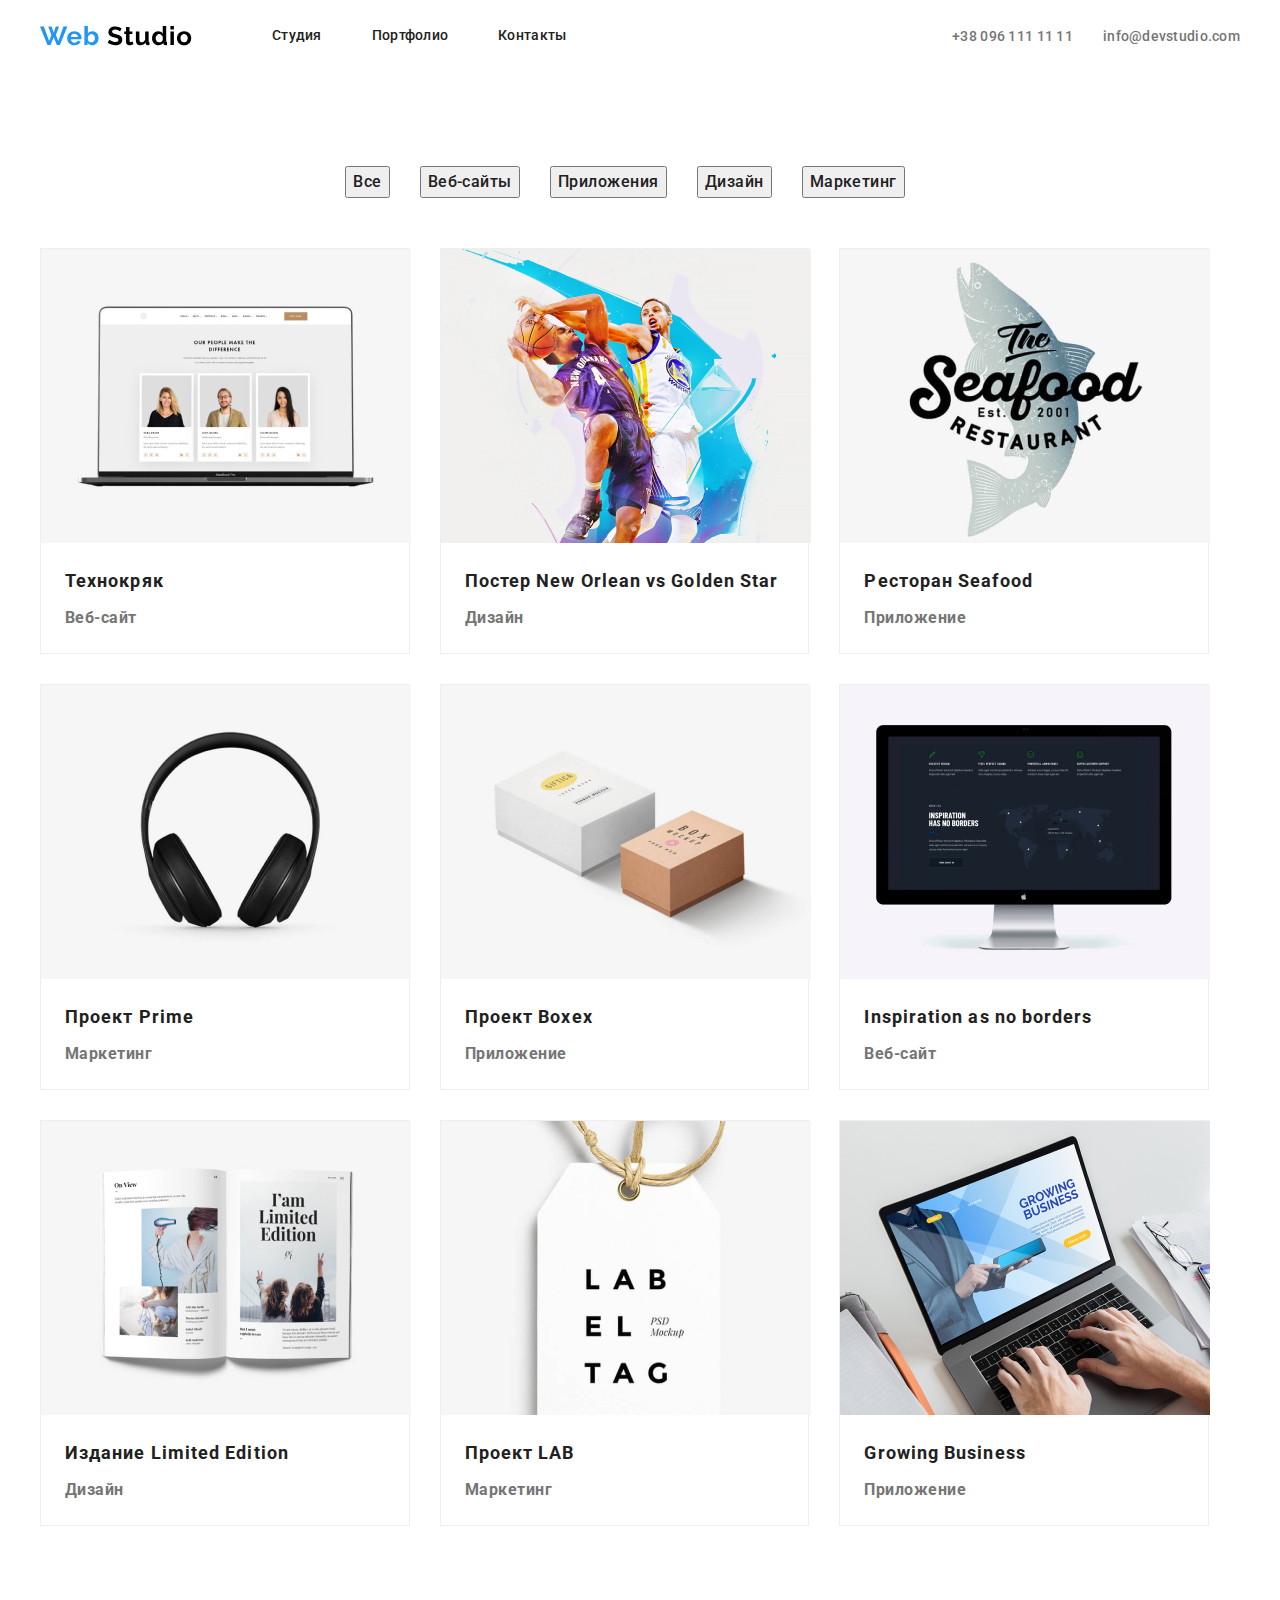
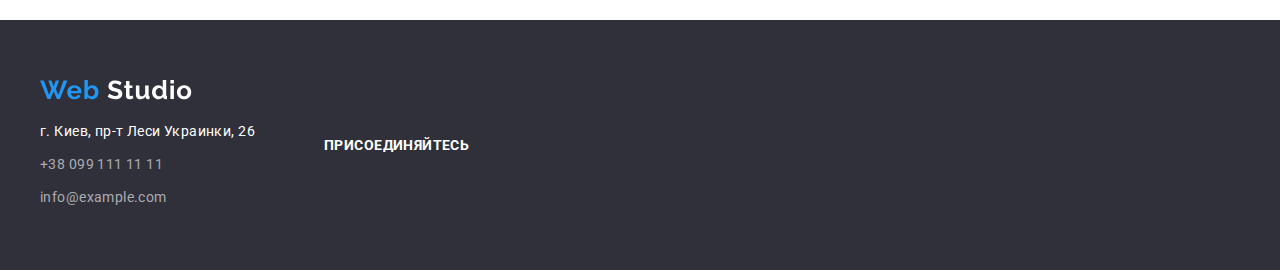
==== commit ae11c635: "fixed size" ====
--- a/portfolio.html
+++ b/portfolio.html
@@ -258,8 +258,8 @@
         </div>
       </section>
     </main>
-    <footer>
-      <div class="foot-color container flexbox">
+    <footer class="foot-color">
+      <div class="container flexbox">
         <section>
           <div class="foot-nav">
             <h2 class="section-title" hidden>Контакты</h2>
--- a/css/style.css
+++ b/css/style.css
@@ -15,7 +15,7 @@
 }
 
 .container {
-  width: 1200;
+  width: 1200px;
   padding-left: 15px;
   padding-right: 15px;
   margin-left: auto;
@@ -187,7 +187,7 @@
 }
 
 .list-what-we-do {
-  width: calc((100% - 60px) / 3);
+  width: calc((100% - 60px) / 3.075);
   margin-right: 30px;
 }
 .list-what-we-do:nth-child(3n) {
@@ -232,7 +232,7 @@
 }
 .item-team-list {
   background: var(--white-color);
-  width: calc((100% - 90px) / 4);
+  width: calc((100% - 90px) / 4.1);
   margin-right: 30px;
 }
 
@@ -333,7 +333,7 @@
 
 .item-portfolio {
   display: flex;
-  width: calc((100% - 60px) / 3.4);
+  width: calc((100% - 60px) / 3.1);
   margin-right: 30px;
   border: solid 1px #eeeeee;
   margin-bottom: 30px;
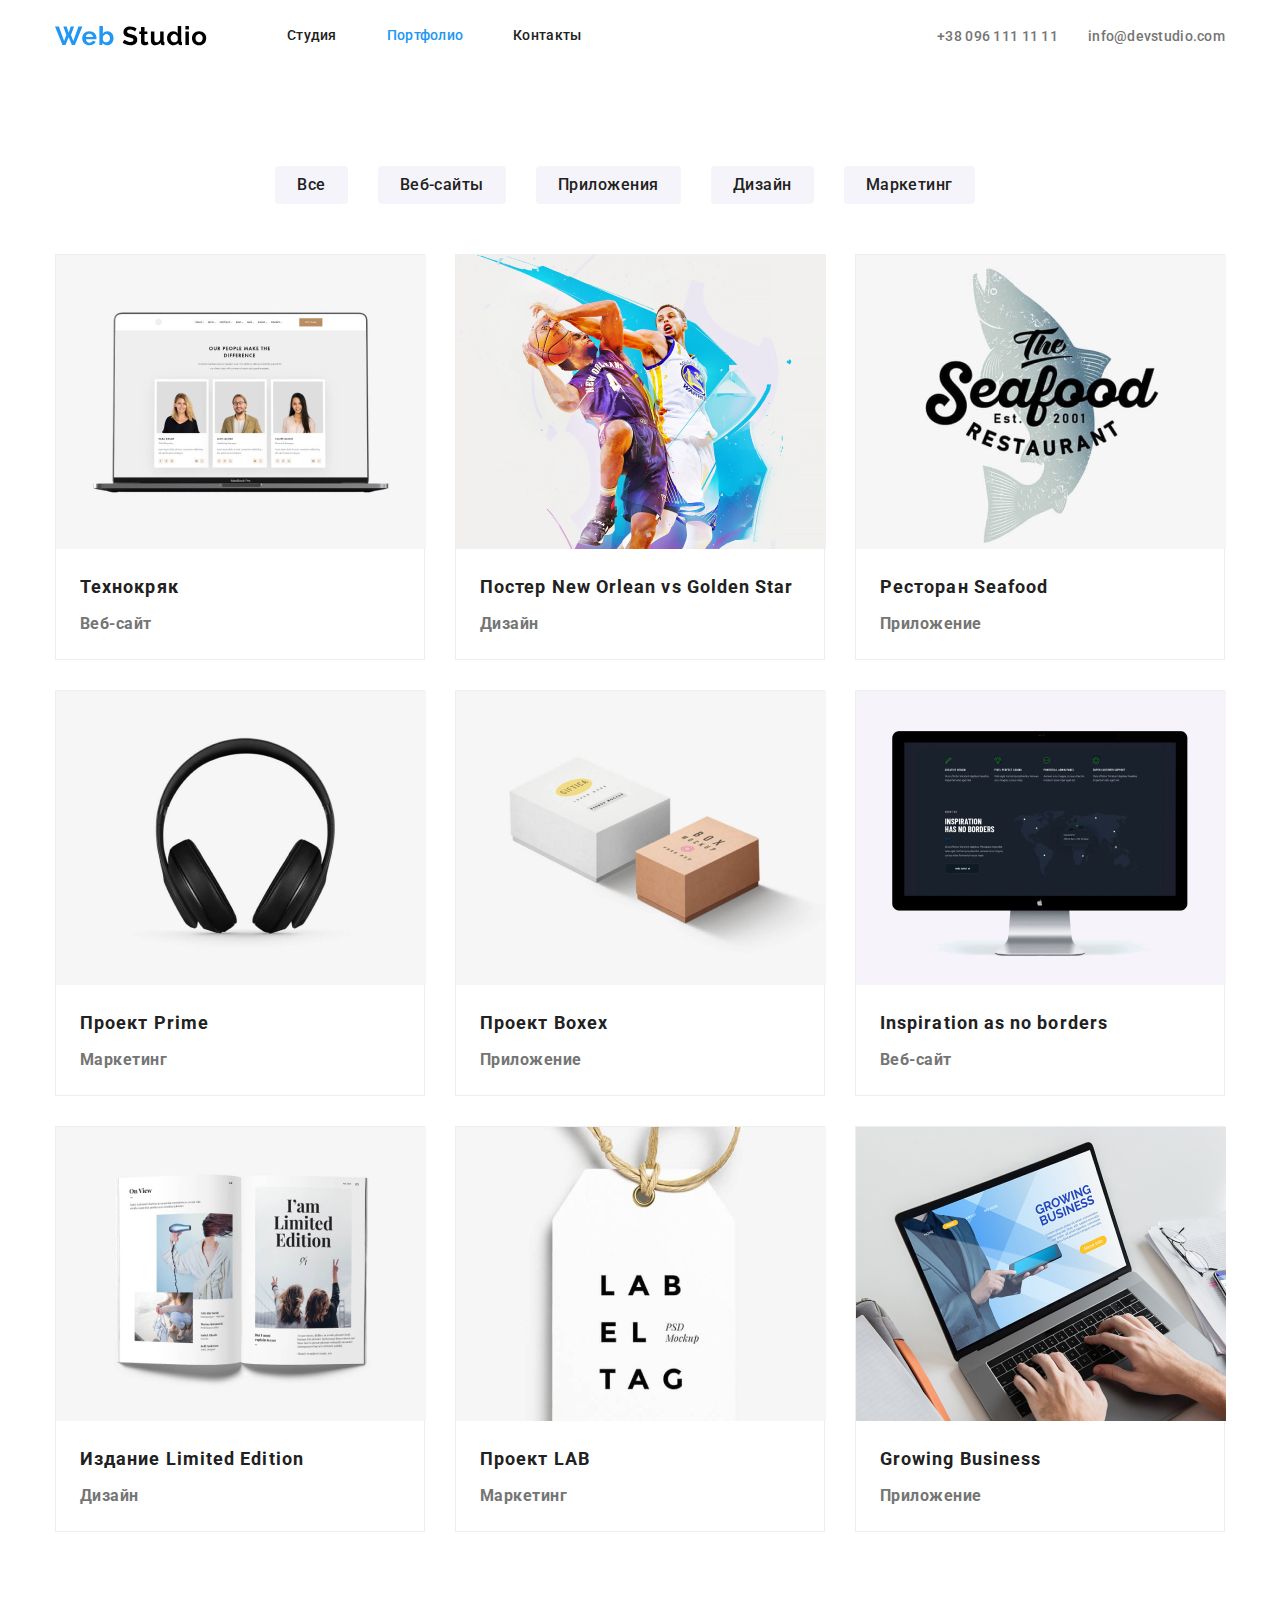
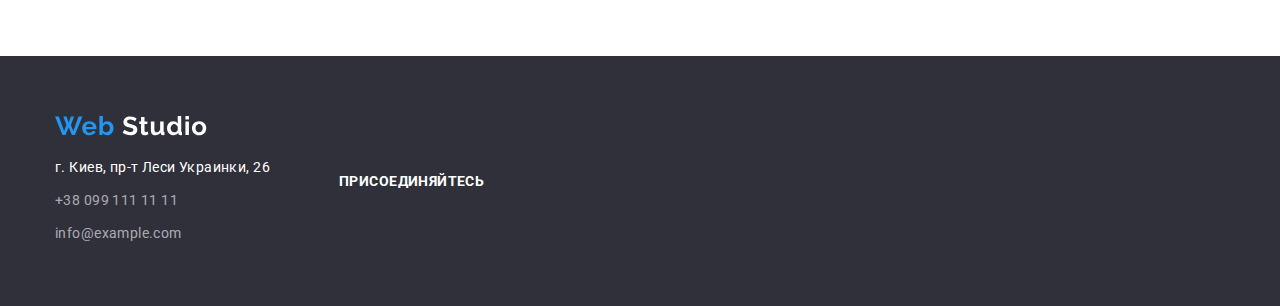
==== commit de625a5f: "fixed mistake" ====
--- a/portfolio.html
+++ b/portfolio.html
@@ -24,7 +24,7 @@
               <a href="./index.html" class="link-item">Студия</a>
             </li>
             <li class="list-item">
-              <a href="./portfolio.html" class="link-item">Портфолио</a>
+              <a href="./portfolio.html" class="link-item active">Портфолио</a>
             </li>
             <li class="list-item">
               <a href="#" class="link-item">Контакты</a>
@@ -39,7 +39,7 @@
       </div>
     </header>
     <main>
-      <section>
+      <section class="section-container">
         <div class="container">
           <h1 class="port-title" hidden>Обзор вкладок</h1>
           <ul class="list btn-menu">
--- a/css/style.css
+++ b/css/style.css
@@ -3,15 +3,11 @@
   --general-color: #757575;
   --dark-color: #212121;
   --white-color: #ffffff;
-}
-
-body {
-  font-family: "Roboto", sans-serif;
-
-  font-size: 14px;
-  line-height: 1.714;
-  letter-spacing: 0.03em;
-  color: var(--general-color);
+  --bg-btn-color: #f5f4fa;
+}
+
+* {
+  box-sizing: border-box;
 }
 
 .container {
@@ -22,6 +18,15 @@
   margin-right: auto;
 }
 
+body {
+  font-family: "Roboto", sans-serif;
+
+  font-size: 14px;
+  line-height: 1.714;
+  letter-spacing: 0.03em;
+  color: var(--general-color);
+}
+
 .flexbox {
   display: flex;
   justify-content: flex-start;
@@ -78,6 +83,10 @@
   color: var(--hover-color);
 }
 
+.active {
+  color: var(--hover-color);
+}
+
 .contacts {
   color: var(--general-color);
 }
@@ -131,6 +140,10 @@
   letter-spacing: 0.03em;
   color: var(--dark-color);
   text-decoration: none;
+  border-radius: 4px;
+  background-color: var(--bg-btn-color);
+  border: none;
+  padding: 6px 22px;
 }
 
 .btn:hover,
@@ -187,15 +200,11 @@
 }
 
 .list-what-we-do {
-  width: calc((100% - 60px) / 3.075);
+  width: calc((100% - 60px) / 3);
   margin-right: 30px;
 }
 .list-what-we-do:nth-child(3n) {
   margin: 0;
-}
-
-.list-what-we-do > a {
-  width: 370px;
 }
 
 .port-title {
@@ -232,7 +241,7 @@
 }
 .item-team-list {
   background: var(--white-color);
-  width: calc((100% - 90px) / 4.1);
+  width: calc((100% - 90px) / 4);
   margin-right: 30px;
 }
 
@@ -331,9 +340,13 @@
   color: var(--white-color);
 }
 
+.section-container {
+  padding-bottom: 94px;
+}
+
 .item-portfolio {
   display: flex;
-  width: calc((100% - 60px) / 3.1);
+  width: calc((100% - 60px) / 3);
   margin-right: 30px;
   border: solid 1px #eeeeee;
   margin-bottom: 30px;
@@ -345,9 +358,6 @@
 }
 .item-portfolio:nth-child(3n) {
   margin-right: 0;
-}
-.item-portfolio:nth-child(n + 7) {
-  margin-bottom: 94px;
 }
 
 /*.d-block {
